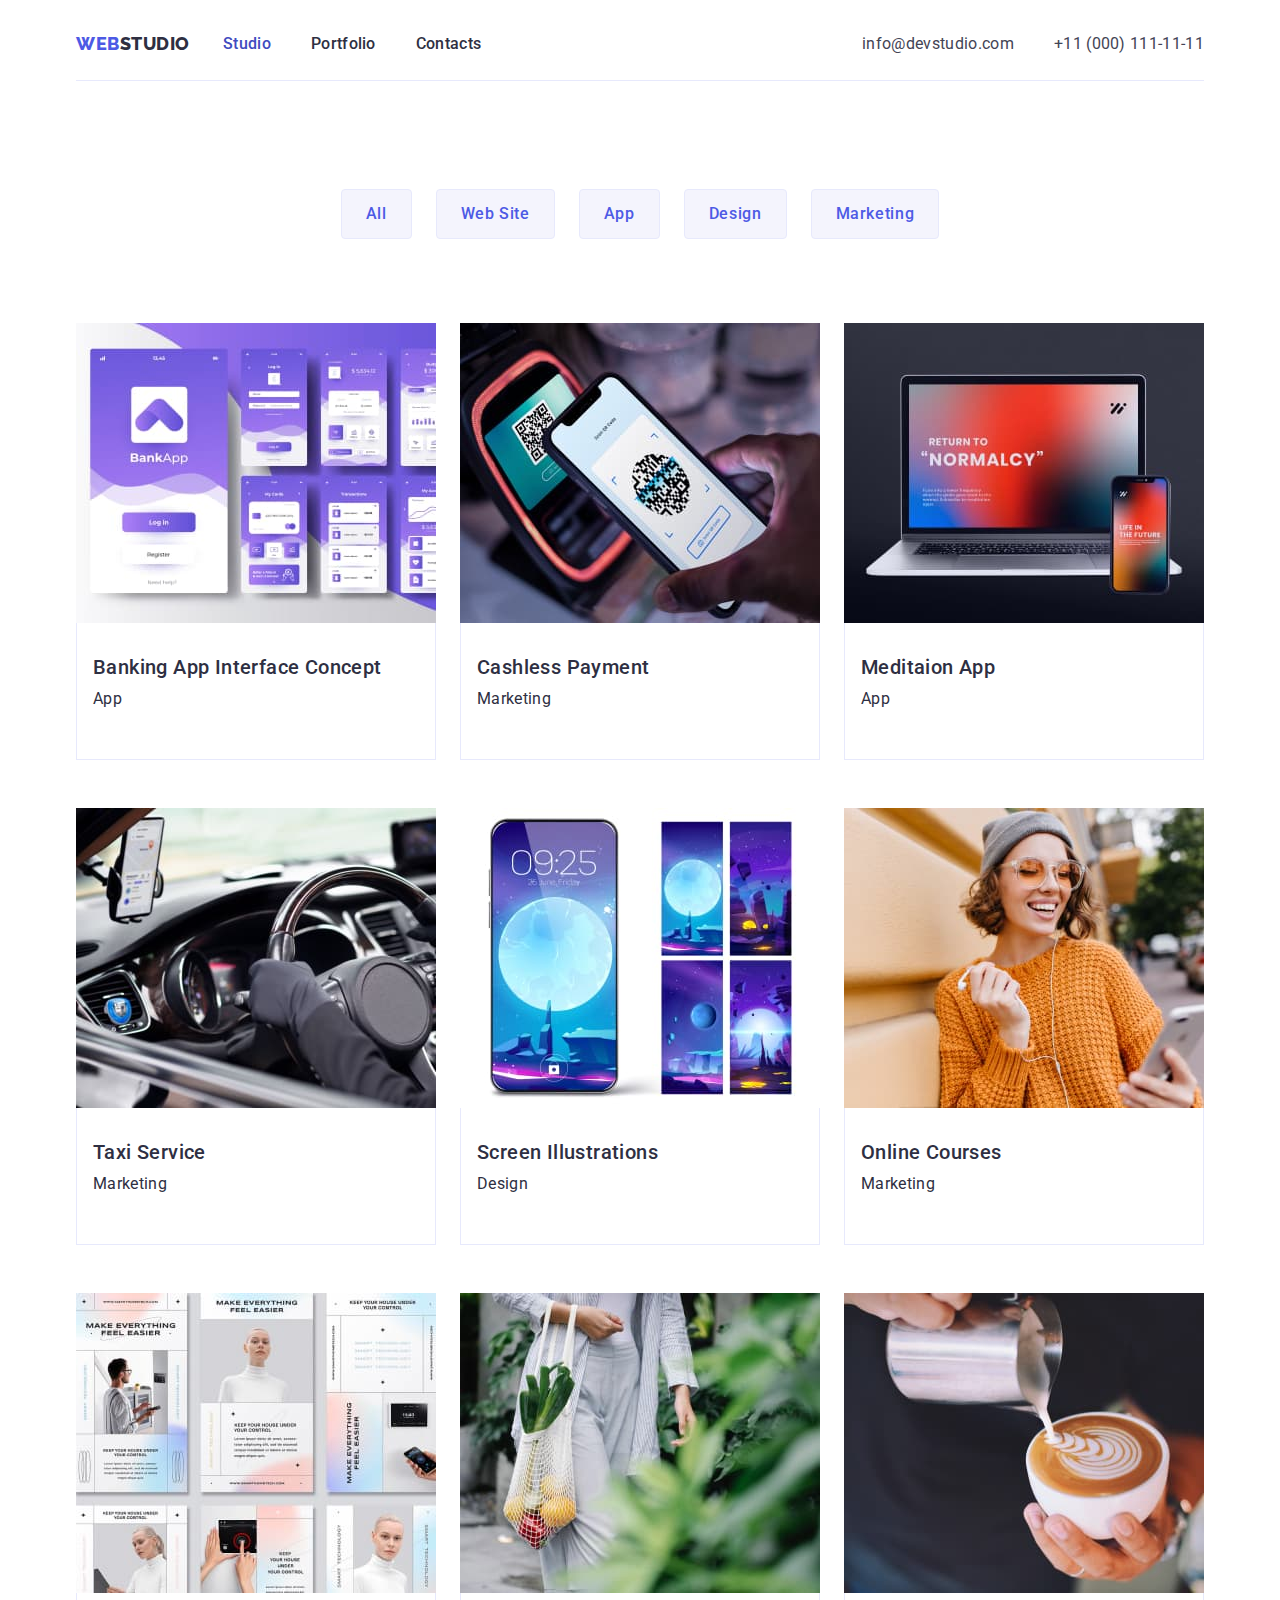
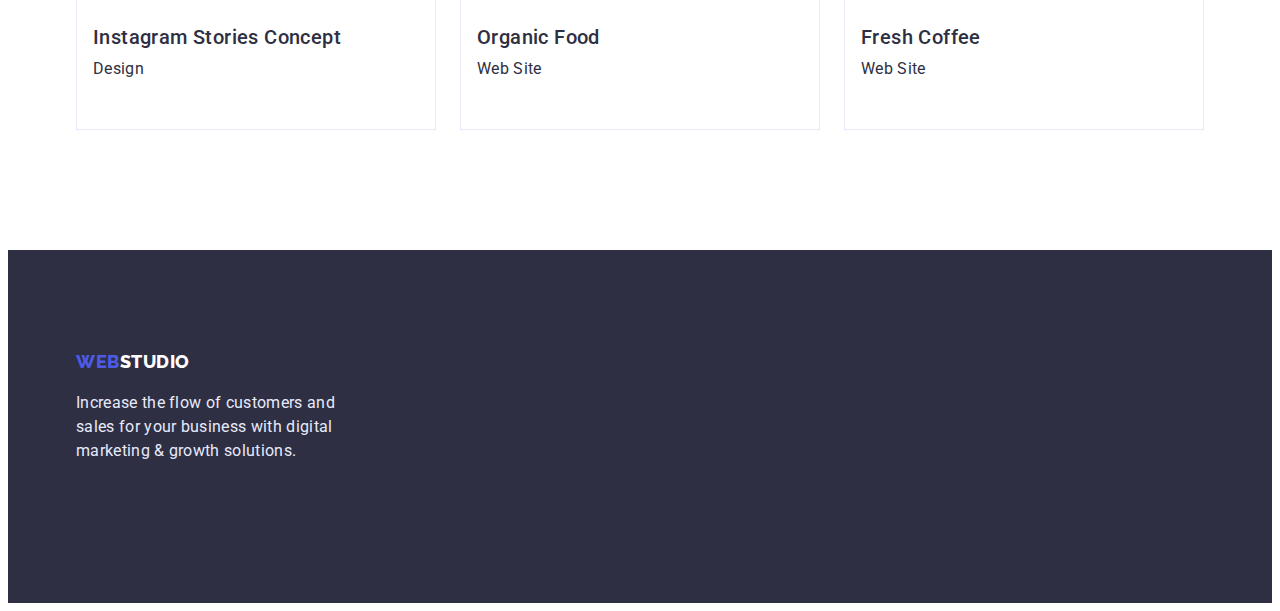
==== portfolio.html @ 858c88d7 "update. project" ====
<!DOCTYPE html>
<html lang="en">
  <head>
    <meta charset="UTF-8" />
    <meta http-equiv="X-UA-Compatible" content="IE=edge" />
    <meta name="viewport" content="width=device-width, initial-scale=1.0" />
    <title>Web Studio</title>
    <link
      rel="stylesheet"
      href="https://cdnjs.cloudflare.com/ajax/libs/modern-normalize/1.1.0/modern-normalize.min.css"
      integrity="sha512-wpPYUAdjBVSE4KJnH1VR1HeZfpl1ub8YT/NKx4PuQ5NmX2tKuGu6U/JRp5y+Y8XG2tV+wKQpNHVUX03MfMFn9Q=="
      crossorigin="anonymous"
      referrerpolicy="no-referrer"
    />
    <!--Fonts-->
    <link rel="preconnect" href="https://fonts.googleapis.com" />
    <link rel="preconnect" href="https://fonts.gstatic.com" crossorigin />
    <link
      href="https://fonts.googleapis.com/css2?family=Raleway:wght@800&family=Roboto:wght@400;500;700;900&display=swap"
      rel="stylesheet"
    />
    <!--Styles-->
    <link rel="stylesheet" href="./css/styles.css" />
  </head>

  <body>
    <!--Header-->
     <header class="header">
      <div class="container">
      <div class="header-container">
        <nav class="nav">
        <a class="logo" href="./index.html"
          ><span class="logo-web">Web</span>Studio</a
        >
        <ul class="nav-links">
          <li><a class="nav-link current" href="./index.html">Studio</a></li>
          <li><a class="nav-link" href="./portfolio.html">Portfolio</a></li>
          <li><a class="nav-link" href="">Contacts</a></li>
        </ul>
      </nav>
      <address>
        <ul class="adresses">
          <li>
            <a class="address" href="mailto:info@devstudio.com"
              >info@devstudio.com
            </a>
          </li>
          <li>
            <a class="address" href="tel:+110001111111"
              >+11 (000) 111-11-11</a
            >
          </li>
        </ul>
      </address>
      </div>
    </div>
    </header>
    <main>
       <!--Filter-->
      <section>
        <div class="container">
        <div class="portfolio-container "> 
      <h1 class="portfolio-title-main">Portfolio</h1>
      <ul class="filter-button-list">
          <li><button class="filter-button" type="button">All</button></li>
          <li>
            <button class="filter-button" type="button">Web Site</button>
          </li>
          <li><button class="filter-button" type="button">App</button></li>
          <li>
            <button class="filter-button" type="button">Design</button>
          </li>
          <li>
            <button class="filter-button" type="button">Marketing</button>
          </li>
        </ul>
                
               <!--Portfolio-->
        <ul class="portfolio">
          <li class="portfolio-list">
            <img
              src="./images/banking-app-interface-concept.jpg"
              alt="Banking app"
              width="360"
              height="300"
            />
             <div class="portfolio-card">
            <h2 class="portfolio-title">Banking App Interface Concept</h2>
            <p class="portfolio-text">App</p></div>
          </li>
          <li class="portfolio-list">
            <img
              src="./images/cashless-payment.jpg"
              alt="Cashless Payment"
              width="360"
              height="300"
            />
            <div class="portfolio-card">
            <h2 class="portfolio-title">Cashless Payment</h2>
            <p class="portfolio-text">Marketing</p>
            </div>
            </li>
          <li class="portfolio-list">
            <img
              src="./images/meditaion-app.jpg"
              alt="Meditaion App"
              width="360"
              height="300"
            />
           <div class="portfolio-card">
             <h2 class="portfolio-title">Meditaion App</h2>
            <p class="portfolio-text">App</p>
           </div>
          </li>
          <li class="portfolio-list">
            <img
              src="./images/taxi-service.jpg"
              alt="The front panel of the car"
              width="360"
              height="300"
            />
            <div class="portfolio-card">
              <h2 class="portfolio-title">Taxi Service</h2>
            <p class="portfolio-text">Marketing</p>
            </div>
          </li>
          <li class="portfolio-list">
            <img
              src="./images/screen-illustrations.jpg"
              alt="Screen illustrations"
              width="360"
              height="300"
            />
            <div class="portfolio-card">
              <h2 class="portfolio-title">Screen Illustrations</h2>
            <p class="portfolio-text">Design</p>
            </div>
          </li>
          <li class="portfolio-list">
            <img
              src="./images/online-courses.jpg"
              alt="Woman looking at the phone"
              width="360"
              height="300"
            />
            <div class="portfolio-card">
              <h2 class="portfolio-title">Online Courses</h2>
            <p class="portfolio-text">Marketing</p>
            </div>
          </li>
          <li class="portfolio-list">
            <img
              src="./images/instagram-stories-concept.jpg"
              alt="Instagram pages"
              width="360"
              height="300"
            />
            <div class="portfolio-card">
              <h2 class="portfolio-title">Instagram Stories Concept</h2>
            <p class="portfolio-text">Design</p>
            </div>
          </li>
          <li class="portfolio-list">
            <img
              src="./images/organic-food.jpg"
              alt="A woman carries a bag of fruit"
              width="360"
              height="300"
            />
           <div class="portfolio-card">
             <h2 class="portfolio-title">Organic Food</h2>
            <p class="portfolio-text">Web Site</p>
           </div>
          </li>
          <li class="portfolio-list">
            <img
              src="./images/fresh-coffee.jpg"
              alt="Pouring milk into a cup of coffee"
              width="360"
              height="300"
            />
            <div class="portfolio-card">
              <h2 class="portfolio-title">Fresh Coffee</h2>
            <p class="portfolio-text">Web Site</p>
            </div>
          </li>
        </ul>
        </div>
        </div>
      </section>
    </main>
 <footer class="footer">
      <div class="container"> 
      <a class="logo" href=./index.html><span class="logo-web">Web</span><span class="logo-studio">Studio</span></a>
      <p class="footer-text">
        Increase the flow of customers and sales for your business with digital
        marketing & growth solutions.
      </p>"
      </div>
    </footer>
  </body>
</html>
---- css/styles.css ----
:root{
    --color-brand:#4D5AE5;
    --color-pressed-state: #404BBF;
    --color-primary:#2E2F42;
    --color-primari-light: #FFFFFF;
    --color-secondary: #434455;
    --color-secondary-light: #E7E9FC;

    --background-color-dark: #2E2F42;
    --background-color-gray: #F4F4FD;
    --background-color-light: #E5E5E5;
    --background-color-white: #FFFFFF;
    --background-color-hero: #2E2F42 ;
    }

/*Body*/

body{
    color: var(--color-primary);
    font-family: Roboto, sans-serif;
    font-size: 16px;
    line-height: 1.5;
    }
ul{
    list-style-type: none;
    padding: 0;
    margin-top: 0;
    margin-bottom: 0;
    
}
a{
    text-decoration: none;
}
p, h1, h2, h3, h4, h5, h6{
    margin-top: 0;
}
img{
    display: block;
}
.container {
    width: 100%;
    max-width: 1128px;
    margin: 0 auto;
    
    justify-content: center;
    
}

/*Header*/

.header-container{
display: flex;
align-items: center;
border-bottom: 1px solid var(--color-secondary-light);
padding-top: 24px;
padding-bottom: 24px;
}

.nav{
    display: flex;
    align-items: center;
    flex-grow: 1;
}
.header{
    background-color: var(--background-color-white);
}
.logo{
    font-family: Raleway, sans-serif;
    font-weight: 800;
    font-size: 18px;
    line-height: 1.34;
    text-transform: uppercase;
    color: var(--color-primary);
    letter-spacing: 0.03em;
    margin-right: 76px;
    max-width: 71px ;
}
.logo-web{
    color: var(--color-brand);
    max-width: 44px;
}
.nav-links{
display: flex;
gap: 40px;
}
.adresses{
    display: flex;
    gap: 40px;
}


.nav-links .nav-link.current{
    color: var(--color-pressed-state);
}
.nav-link{
    color: var(--color-primary);
    letter-spacing: 0.02em;
    font-weight: 500;
    accent-color: var(--color-pressed-state);
    max-width: 66px;
   
}
.nav-link:hover,
.nav-link:focus {
    color: var(--color-pressed-state)
}
.address{
    color: var(--color-secondary);
    font-weight: 400;
    letter-spacing: 0.02em;
    font-style: normal;
    max-width: 152px;
    

}
.address:hover,
.address:focus{
    color: var(--color-pressed-state)
}

/*Hero*/
.hero-container{
   
       display: flex;
       flex-direction: column;
       justify-content: center;
    align-items: center;
    padding:188px ;
 }
.hero{
    background-color: var(--background-color-hero);
    }
.hero-title{
    color: var(--color-primari-light);
    font-size: 56px;
    line-height: 1.07;
    letter-spacing: 0.02em;
    margin-bottom: 48px;
    max-width: 496px;
    text-align: center;
       
    }

.hero-button{
    font-family: Roboto, sans-serif;
    font-weight: 500;
    font-size: 16px;
    line-height: 1.5;
    color: var(--color-primari-light);
    background-color: var(--color-brand);
    cursor: pointer;
    letter-spacing: 0.04em;
    max-width: 169px;
    padding:  16px 32px;
    max-width: 196px;
    border: 0;
    border-radius: 4px;
    


}
.hero-button:hover,
.hero-button:focus {
    background-color: var(--color-pressed-state);
}


/*About*/
.about-conteiner{
    padding-top: 120px;
    padding-bottom: 120px;
   
}

.about-list{
    display: flex;
    gap: 24px;
    flex-wrap: wrap;
    
}
.about-title-main{
    display: none;
}
.about-elements{
    flex-basis: calc((100% - 72px) / 4);
    
}
.about-title{
    font-size: 20px;
    line-height: 1.2;
    font-weight: 500;
    letter-spacing: 0.02em;
    margin-bottom: 8px;
    

}

.about-text{
    color: var(--color-secondary);
    letter-spacing: 0.02em;
    max-width: 264px;
    
}

/*What are we doing*/

.we-doing-title{
    font-size: 36px;
    line-height: 1.11;
    letter-spacing: 0.02em;
    text-transform: capitalize;
    text-align: center;
    margin-bottom: 72px;
}
.we-doing-list{
    display: flex;
    gap: 24px;
    flex-wrap: wrap;
}
.we-doing-img{
    flex-basis: calc((100% - 48px) / 3);
}
.we-doing-container{
    padding-bottom: 120px;
}
/*Team*/
.team-container{
        justify-content: center;
        
}
.team{
    background-color: var(--background-color-gray);
       }
.team-member{
    background-color: var(--background-color-white);
    flex-basis: calc((100% - 72px) / 4);
}
.team-title-main{
    font-size: 36px;
    line-height: 1.11;
    letter-spacing: 0.02em;
    text-transform: capitalize;
    text-align: center;
    margin-bottom: 72px;

}
.team-title{
    font-size: 20px;
    line-height: 1.2;
    letter-spacing: 0.02em;
    text-transform: capitalize;
    font-weight: 500;
    text-align: center;
}
.team-text{
    letter-spacing: 0.02em; 
    text-align: center;
    }
    .team-container{
        display: flex;
        gap: 24px;
        flex-wrap: wrap;
    }

    .teams-container{
            padding-bottom: 120px;
            padding-top: 120px;
    }

/*Footer*/
.footer{
    padding-top: 100px;
    padding-bottom: 100px;
    background-color: var(--background-color-hero);
    }
.logo-studio{
    color: var(--color-primari-light);
    
}
.footer-text{
    color: var(--color-secondary-light);
    letter-spacing: 0.02em;
    max-width: 264px;
    margin-top: 16px;
}


/*Filter*/
.portfolio-container{
    padding-top: 108px;
    padding-bottom: 120px;
}

.portfolio-title-main{
    display: none;
}
.filter-button-list{
    display: flex;
    gap: 24px;
    margin-bottom: 84px;
    justify-content: center;
}
.filter-button{
    color: var(--color-brand);
    background-color: var(--background-color-gray);
    border: 1px;
    border-radius: 4px;
    cursor: pointer;
    letter-spacing: 0.04em;
    font-family: Roboto, sans-serif;
    font-weight: 500;
    font-size: 16px;
    line-height: 1.5;
    border: 1px solid var(--color-secondary-light);
    padding: 12px 24px;
 }
        
.filter-button:hover,
.filter-button:focus {
    color: var(--color-primari-light);
    background-color: var(--color-pressed-state);
}

/*Portfolio*/

.portfolio-card{
    border-right: 1px solid var(--color-secondary-light);
    border-left: 1px solid var(--color-secondary-light);
    border-bottom: 1px solid var(--color-secondary-light);
    padding-top: 32px;
    padding-bottom: 32px;
    padding-left: 16px;
}
.portfolio-title{
    font-size: 20px;
    line-height: 1.2;
    letter-spacing: 0.02em;
    font-weight: 500;
    text-transform: capitalize;
    margin-bottom: 8px;
}
.portfolio-text{
    letter-spacing: 0.02em;
}
.portfolio{
    display: flex;
    flex-wrap: wrap;
    row-gap: 48px;
    column-gap: 24px;
}
.portfolio-list{
    flex-basis: calc((100% - 48px) / 3);
}
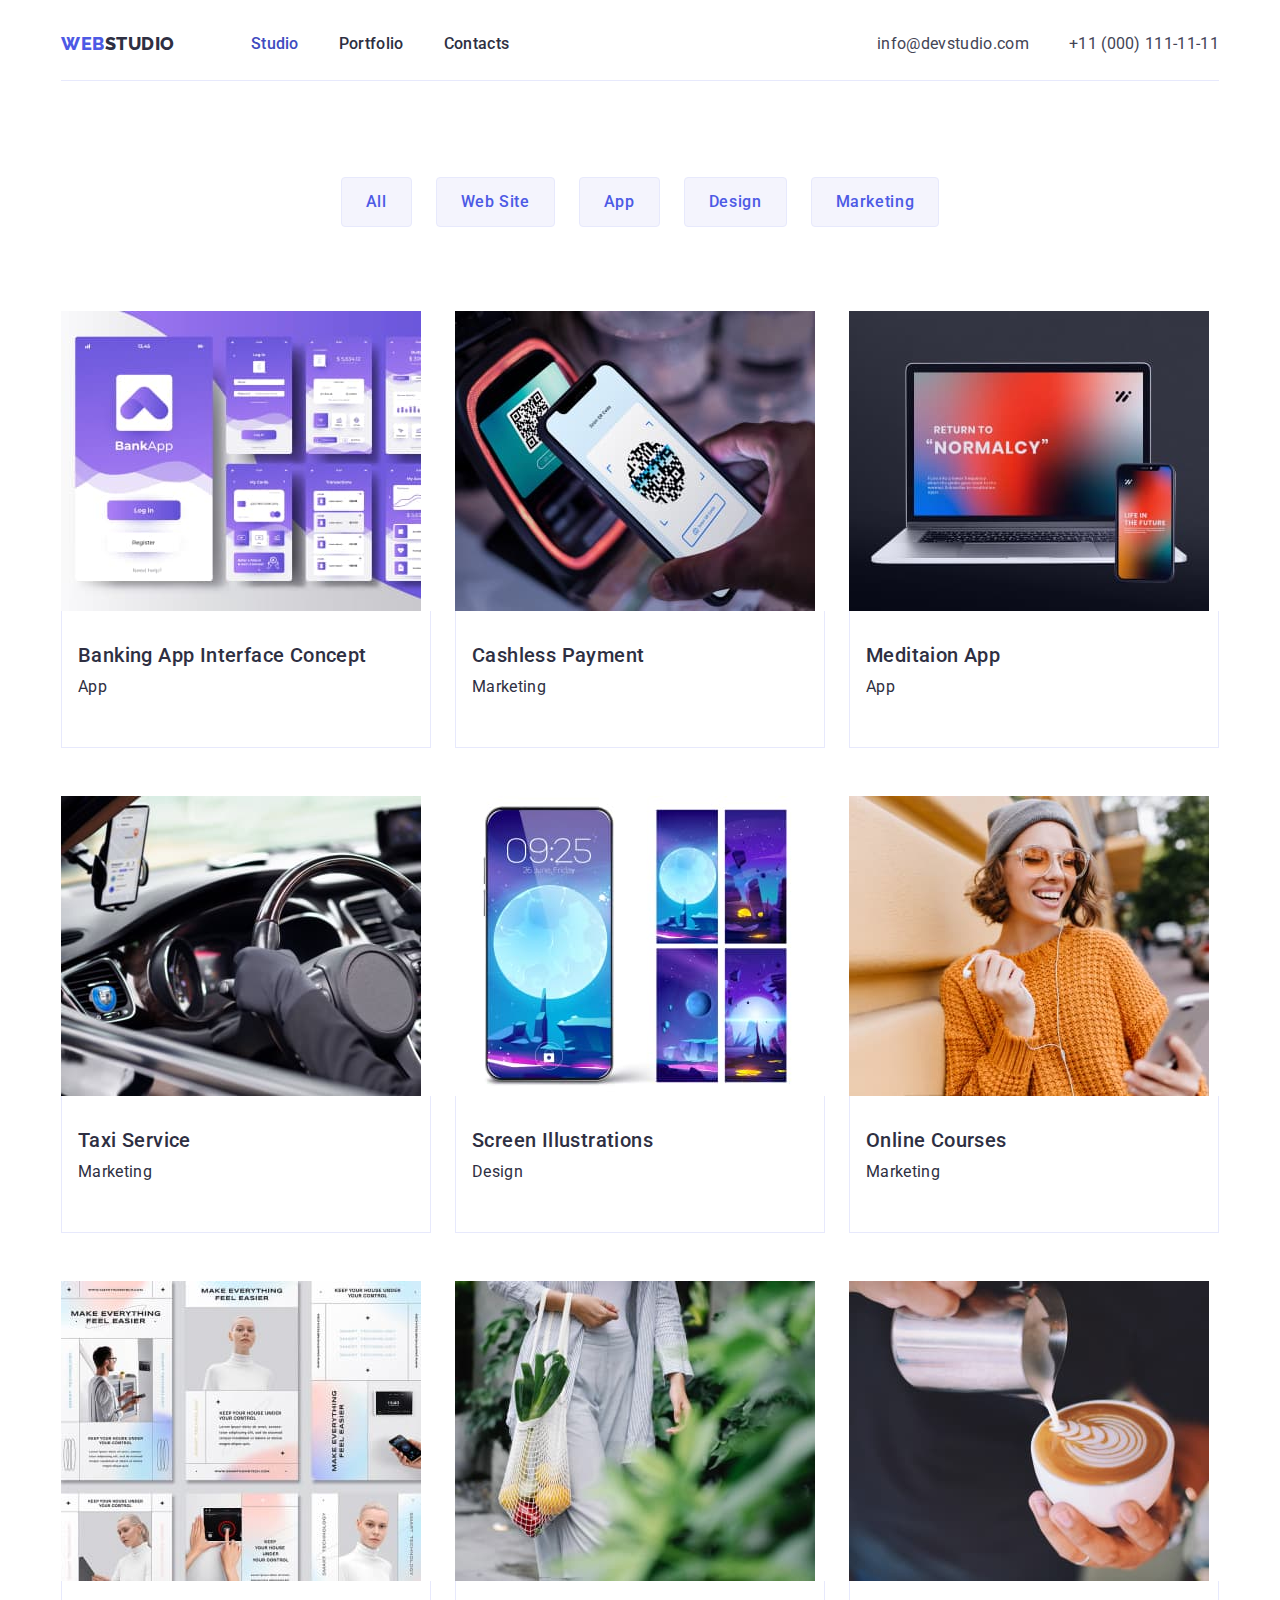
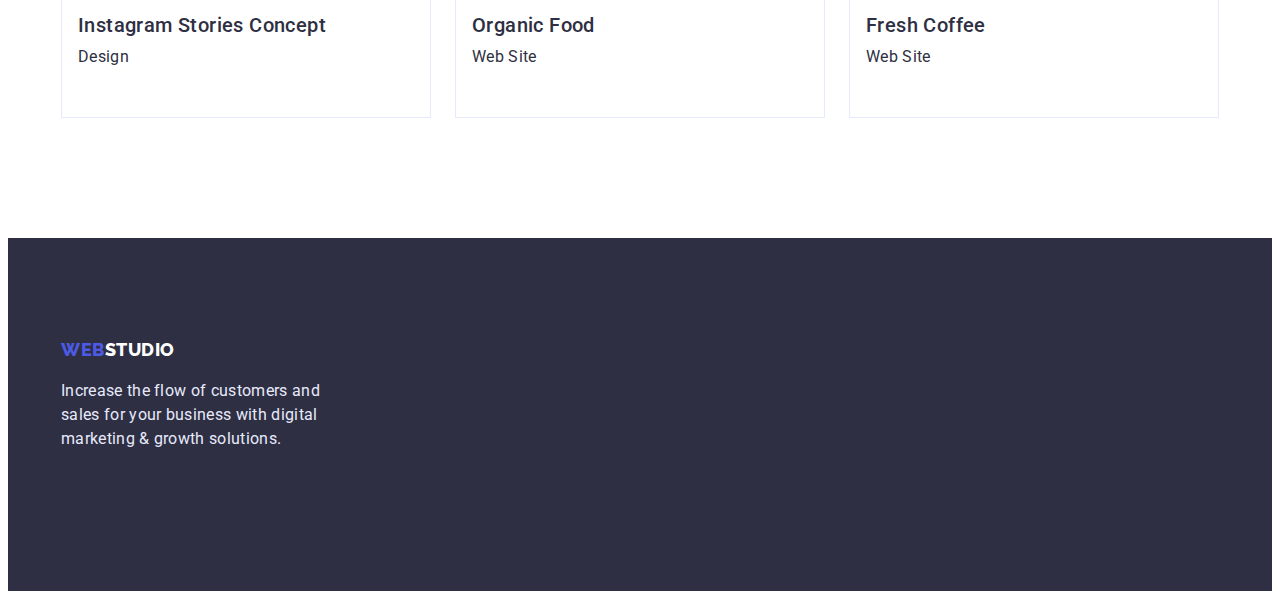
==== commit 1642e304: "update-project" ====
--- a/portfolio.html
+++ b/portfolio.html
@@ -58,8 +58,8 @@
     <main>
        <!--Filter-->
       <section>
-        <div class="container">
-        <div class="portfolio-container "> 
+        <div class="container portfolio-container">
+         
       <h1 class="portfolio-title-main">Portfolio</h1>
       <ul class="filter-button-list">
           <li><button class="filter-button" type="button">All</button></li>
@@ -185,7 +185,7 @@
             </div>
           </li>
         </ul>
-        </div>
+        
         </div>
       </section>
     </main>
--- a/css/styles.css
+++ b/css/styles.css
@@ -26,7 +26,6 @@
     padding: 0;
     margin-top: 0;
     margin-bottom: 0;
-    
 }
 a{
     text-decoration: none;
@@ -39,11 +38,9 @@
 }
 .container {
     width: 100%;
-    max-width: 1128px;
+    max-width: 1158px;
     margin: 0 auto;
-    
-    justify-content: center;
-    
+    padding: 0 15px;
 }
 
 /*Header*/
@@ -55,7 +52,6 @@
 padding-top: 24px;
 padding-bottom: 24px;
 }
-
 .nav{
     display: flex;
     align-items: center;
@@ -73,7 +69,6 @@
     color: var(--color-primary);
     letter-spacing: 0.03em;
     margin-right: 76px;
-    max-width: 71px ;
 }
 .logo-web{
     color: var(--color-brand);
@@ -87,8 +82,6 @@
     display: flex;
     gap: 40px;
 }
-
-
 .nav-links .nav-link.current{
     color: var(--color-pressed-state);
 }
@@ -98,7 +91,6 @@
     font-weight: 500;
     accent-color: var(--color-pressed-state);
     max-width: 66px;
-   
 }
 .nav-link:hover,
 .nav-link:focus {
@@ -110,8 +102,6 @@
     letter-spacing: 0.02em;
     font-style: normal;
     max-width: 152px;
-    
-
 }
 .address:hover,
 .address:focus{
@@ -120,12 +110,7 @@
 
 /*Hero*/
 .hero-container{
-   
-       display: flex;
-       flex-direction: column;
-       justify-content: center;
-    align-items: center;
-    padding:188px ;
+    padding: 188px 0 ;
  }
 .hero{
     background-color: var(--background-color-hero);
@@ -135,11 +120,11 @@
     font-size: 56px;
     line-height: 1.07;
     letter-spacing: 0.02em;
-    margin-bottom: 48px;
+    margin: 0 auto;
     max-width: 496px;
     text-align: center;
-       
-    }
+    margin-bottom: 64px;
+}
 
 .hero-button{
     font-family: Roboto, sans-serif;
@@ -150,56 +135,45 @@
     background-color: var(--color-brand);
     cursor: pointer;
     letter-spacing: 0.04em;
-    max-width: 169px;
     padding:  16px 32px;
     max-width: 196px;
-    border: 0;
+    border: none;
     border-radius: 4px;
-    
-
-
+    margin: 0 auto;
+    display: block;
 }
 .hero-button:hover,
 .hero-button:focus {
     background-color: var(--color-pressed-state);
 }
-
 
 /*About*/
 .about-conteiner{
     padding-top: 120px;
     padding-bottom: 120px;
-   
-}
-
+}
 .about-list{
     display: flex;
     gap: 24px;
     flex-wrap: wrap;
-    
 }
 .about-title-main{
     display: none;
 }
 .about-elements{
     flex-basis: calc((100% - 72px) / 4);
-    
 }
 .about-title{
     font-size: 20px;
     line-height: 1.2;
     font-weight: 500;
     letter-spacing: 0.02em;
-    margin-bottom: 8px;
-    
-
-}
-
+    margin-bottom: 8px;    
+}
 .about-text{
     color: var(--color-secondary);
     letter-spacing: 0.02em;
     max-width: 264px;
-    
 }
 
 /*What are we doing*/
@@ -225,12 +199,11 @@
 }
 /*Team*/
 .team-container{
-        justify-content: center;
-        
+    justify-content: center;
 }
 .team{
     background-color: var(--background-color-gray);
-       }
+}
 .team-member{
     background-color: var(--background-color-white);
     flex-basis: calc((100% - 72px) / 4);
@@ -242,7 +215,6 @@
     text-transform: capitalize;
     text-align: center;
     margin-bottom: 72px;
-
 }
 .team-title{
     font-size: 20px;
@@ -251,22 +223,26 @@
     text-transform: capitalize;
     font-weight: 500;
     text-align: center;
+    margin-bottom: 8px;
 }
 .team-text{
     letter-spacing: 0.02em; 
     text-align: center;
+    margin-bottom: 0;
     }
     .team-container{
-        display: flex;
-        gap: 24px;
-        flex-wrap: wrap;
-    }
-
-    .teams-container{
-            padding-bottom: 120px;
-            padding-top: 120px;
-    }
-
+    display: flex;
+    gap: 24px;
+    flex-wrap: wrap;
+}
+.teams-container{
+    padding-bottom: 120px;
+    padding-top: 120px;
+}
+.team-info{
+   padding-top: 32px;
+   padding-bottom: 32px;
+}
 /*Footer*/
 .footer{
     padding-top: 100px;
@@ -275,7 +251,6 @@
     }
 .logo-studio{
     color: var(--color-primari-light);
-    
 }
 .footer-text{
     color: var(--color-secondary-light);
@@ -287,7 +262,7 @@
 
 /*Filter*/
 .portfolio-container{
-    padding-top: 108px;
+    padding-top: 96px;
     padding-bottom: 120px;
 }
 
